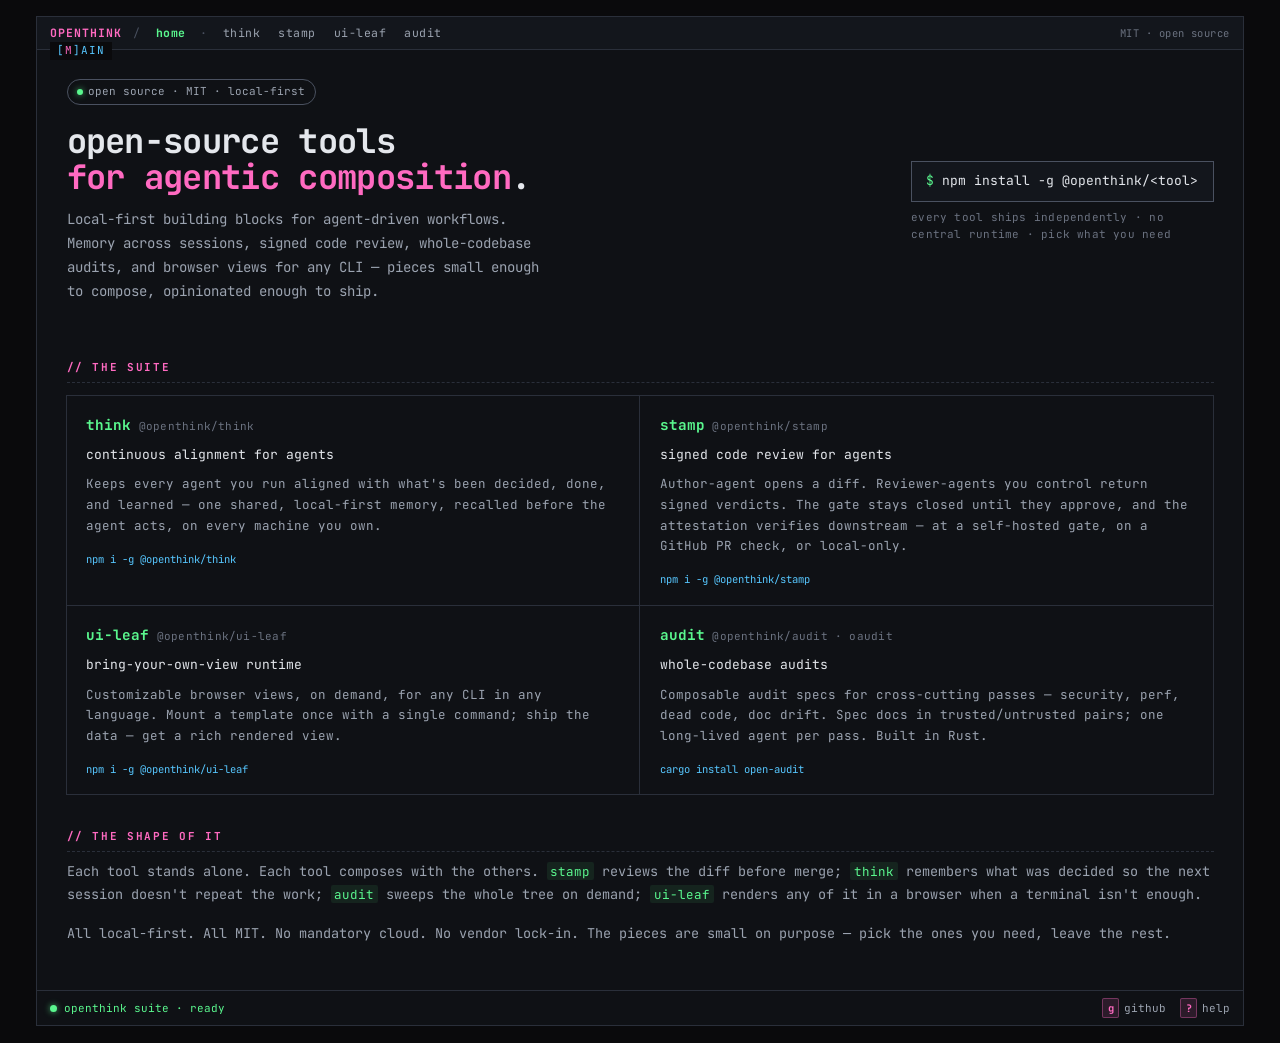
==== index.html @ 8bc97e2d "mobile layout fixes + tighter think headline/lead - Hide sidebar on mobile behind a ≡ nav toggle in " ====
<!DOCTYPE html>
<html lang="en">
<head>
<meta charset="UTF-8">
<meta name="viewport" content="width=device-width, initial-scale=1.0">
<title>openthink — open-source agentic composition</title>
<meta name="description" content="Open-source agentic composition: local-first tools that compose into agent-driven workflows — memory, code review, codebase audits, and browser views for any CLI.">
<link rel="preconnect" href="https://fonts.googleapis.com">
<link rel="preconnect" href="https://fonts.gstatic.com" crossorigin>
<link href="https://fonts.googleapis.com/css2?family=JetBrains+Mono:wght@400;500;700&display=swap" rel="stylesheet">
<link rel="stylesheet" href="style.css">
</head>
<body>
<div class="app">

  <!-- SUITE BAR -->
  <div class="suitebar">
    <span class="brand">openthink</span>
    <span class="sep">/</span>
    <a href="./" class="current">home</a>
    <span class="sep">·</span>
    <a href="think/">think</a>
    <a href="stamp/">stamp</a>
    <a href="ui-leaf/">ui-leaf</a>
    <a href="audit/">audit</a>
    <span class="grow"></span>
    <span class="meta">MIT · open source</span>
  </div>

  <!-- LAYOUT (no sidebar on home) -->
  <div class="layout full">
    <main class="pane main-pane">
      <div class="pane-title">[<span class="key">M</span>]AIN</div>

      <section class="view active" data-view="home">
        <div class="hero">
          <div class="hero-copy">
            <div class="badge"><span class="dot"></span>open source · MIT · local-first</div>
            <h1>open-source tools<br> <span class="accent">for agentic composition</span>.</h1>
            <p class="lead">Local-first building blocks for agent-driven workflows. Memory across sessions, signed code review, whole-codebase audits, and browser views for any CLI &mdash; pieces small enough to compose, opinionated enough to ship.</p>
          </div>
          <div class="hero-install">
            <div class="install-line"><span class="prompt">$</span>npm install -g @openthink/&lt;tool&gt;</div>
            <div class="install-note">every tool ships independently · no central runtime · pick what you need</div>
          </div>
        </div>

        <h2 class="section-h" id="tools">// the suite</h2>

        <div class="tool-grid">

          <a class="tool-card" href="think/">
            <div class="tool-head">
              <h3>think</h3>
              <span class="tool-pkg">@openthink/think</span>
            </div>
            <div class="tool-tag">continuous alignment for agents</div>
            <p class="tool-desc">Keeps every agent you run aligned with what's been decided, done, and learned — one shared, local-first memory, recalled before the agent acts, on every machine you own.</p>
            <div class="tool-meta">
              <span class="install">npm i -g @openthink/think</span>
            </div>
          </a>

          <a class="tool-card" href="stamp/">
            <div class="tool-head">
              <h3>stamp</h3>
              <span class="tool-pkg">@openthink/stamp</span>
            </div>
            <div class="tool-tag">signed code review for agents</div>
            <p class="tool-desc">Author-agent opens a diff. Reviewer-agents you control return signed verdicts. The gate stays closed until they approve, and the attestation verifies downstream — at a self-hosted gate, on a GitHub PR check, or local-only.</p>
            <div class="tool-meta">
              <span class="install">npm i -g @openthink/stamp</span>
            </div>
          </a>

          <a class="tool-card" href="ui-leaf/">
            <div class="tool-head">
              <h3>ui-leaf</h3>
              <span class="tool-pkg">@openthink/ui-leaf</span>
            </div>
            <div class="tool-tag">bring-your-own-view runtime</div>
            <p class="tool-desc">Customizable browser views, on demand, for any CLI in any language. Mount a template once with a single command; ship the data — get a rich rendered view.</p>
            <div class="tool-meta">
              <span class="install">npm i -g @openthink/ui-leaf</span>
            </div>
          </a>

          <a class="tool-card" href="audit/">
            <div class="tool-head">
              <h3>audit</h3>
              <span class="tool-pkg">@openthink/audit · oaudit</span>
            </div>
            <div class="tool-tag">whole-codebase audits</div>
            <p class="tool-desc">Composable audit specs for cross-cutting passes — security, perf, dead code, doc drift. Spec docs in trusted/untrusted pairs; one long-lived agent per pass. Built in Rust.</p>
            <div class="tool-meta">
              <span class="install">cargo install open-audit</span>
            </div>
          </a>

        </div>

        <h2 class="section-h" id="philosophy">// the shape of it</h2>
        <p class="wide">Each tool stands alone. Each tool composes with the others. <code>stamp</code> reviews the diff before merge; <code>think</code> remembers what was decided so the next session doesn't repeat the work; <code>audit</code> sweeps the whole tree on demand; <code>ui-leaf</code> renders any of it in a browser when a terminal isn't enough.</p>
        <p class="wide">All local-first. All MIT. No mandatory cloud. No vendor lock-in. The pieces are small on purpose — pick the ones you need, leave the rest.</p>

      </section>
    </main>
  </div>

  <!-- STATUS BAR -->
  <div class="statusbar">
    <div class="left"><span class="status-dot"></span>openthink suite · ready</div>
    <div class="spacer"></div>
    <div class="right">
      <span><span class="key-pill">g</span>github</span>
      <span><span class="key-pill">?</span>help</span>
    </div>
  </div>
</div>

<!-- HELP MODAL -->
<div class="modal" id="help-modal" hidden>
  <div class="modal-pane">
    <div class="pane-title">[<span class="key">?</span>] HELP</div>
    <button class="modal-close" aria-label="close">×</button>
    <h3>Keyboard shortcuts</h3>
    <table class="help-table">
      <tr><td><span class="key-pill">g</span></td><td>open github org</td></tr>
      <tr><td><span class="key-pill">?</span></td><td>toggle this help</td></tr>
      <tr><td><span class="key-pill">esc</span></td><td>close</td></tr>
    </table>
  </div>
</div>

<script>
  window.SITE_CONFIG = {
    tool: null,
    githubUrl: 'https://github.com/OpenThinkAi'
  };
</script>
<script src="app.js"></script>
</body>
</html>
---- style.css ----
/* ── openthink suite TUI dashboard ── */
*, *::before, *::after { box-sizing: border-box; margin: 0; padding: 0; }

:root {
  --bg: #0a0a0c;
  --pane-bg: #0f1115;
  --pane-bg-soft: #13161c;
  --border: #2a2f3a;
  --border-bright: #4a5160;
  --fg: #e4e7ec;
  --fg-dim: #9ba3b0;
  --fg-faint: #6b7280;
  --green: #5af78e;
  --cyan: #57c7ff;
  --yellow: #f3f99d;
  --magenta: #ff6ac1;
  --red: #ff5c57;
  --accent: #ff6ac1;
  --accent-soft: rgba(255, 106, 193, 0.12);
}

html, body {
  background: var(--bg);
  color: var(--fg);
  font-family: 'JetBrains Mono', ui-monospace, SFMono-Regular, Menlo, Consolas, monospace;
  font-size: 13px;
  line-height: 1.6;
  -webkit-font-smoothing: antialiased;
  text-rendering: optimizeLegibility;
}

a { color: var(--cyan); text-decoration: none; }
a:hover { color: var(--accent); text-decoration: underline; }
code { font-family: inherit; color: var(--cyan); }
button { font: inherit; background: none; border: none; color: inherit; cursor: pointer; }

.app {
  max-width: 1240px;
  min-height: 100vh;
  margin: 0 auto;
  padding: 1.25rem;
  display: flex;
  flex-direction: column;
}

/* ── Suite bar (top of every page) ── */
.suitebar {
  display: flex;
  align-items: center;
  border: 1px solid var(--border);
  border-bottom: none;
  background: var(--pane-bg-soft);
  font-size: 11.5px;
  padding: 0.45rem 1rem;
  gap: 0.9rem;
  color: var(--fg-faint);
  letter-spacing: 0.04em;
}
.suitebar .brand {
  color: var(--accent);
  font-weight: 700;
  letter-spacing: 0.08em;
  text-transform: uppercase;
}
.suitebar .sep { color: var(--border-bright); }
.suitebar a {
  color: var(--fg-dim);
  text-decoration: none;
  padding: 0.05rem 0.25rem;
}
.suitebar a:hover { color: var(--cyan); text-decoration: none; }
.suitebar a.current {
  color: var(--green);
  font-weight: 700;
}
.suitebar .grow { flex: 1; }
.suitebar .meta { color: var(--fg-faint); font-size: 10.5px; }

/* ── Tab bar ── */
.tabbar {
  display: flex;
  align-items: stretch;
  border: 1px solid var(--border);
  border-bottom: none;
  background: var(--pane-bg);
}
.tab {
  padding: 0.7rem 1.4rem;
  color: var(--fg-dim);
  border-right: 1px solid var(--border);
  font-size: 13px;
  letter-spacing: 0.01em;
  transition: color 0.12s, background 0.12s;
}
.tab:hover:not(.active) { color: var(--cyan); background: rgba(87, 199, 255, 0.04); }
.tab.active {
  color: #0a0a0c;
  background: var(--accent);
  font-weight: 700;
}
.tab.active .key { color: #0a0a0c; }
.tab .key { color: var(--accent); font-weight: 700; }
.tab-spacer { flex: 1; border-right: 1px solid var(--border); }
.nav-toggle {
  display: none;
  align-items: center;
  gap: 0.45rem;
  padding: 0.7rem 1.1rem;
  color: var(--cyan);
  font-size: 13px;
  border-right: 1px solid var(--border);
  white-space: nowrap;
}
.nav-toggle .key { color: var(--accent); font-weight: 700; }
.nav-toggle[aria-expanded="true"] { color: var(--green); }
.tab-meta {
  padding: 0.7rem 1.2rem;
  display: flex;
  align-items: center;
  gap: 0.6rem;
  font-size: 11px;
  color: var(--fg-dim);
}
.pill {
  display: inline-block;
  padding: 0.1rem 0.45rem;
  background: rgba(90, 247, 142, 0.08);
  border: 1px solid rgba(90, 247, 142, 0.35);
  color: var(--green);
  border-radius: 2px;
  font-size: 10px;
  letter-spacing: 0.05em;
}
.dim { color: var(--fg-faint); }

/* ── Layout ── */
.layout {
  display: grid;
  grid-template-columns: 240px 1fr;
  flex: 1;
}
.layout > .pane { min-width: 0; }
.layout.full { grid-template-columns: 1fr; }

/* ── Pane ── */
.pane {
  border: 1px solid var(--border);
  background: var(--pane-bg);
  position: relative;
  padding: 1.5rem 1.25rem 1.25rem;
}
.pane + .pane { border-left: none; }
.pane-title {
  position: absolute;
  top: -0.65em;
  left: 1rem;
  background: var(--bg);
  padding: 0 0.5rem;
  color: var(--cyan);
  font-size: 11px;
  letter-spacing: 0.1em;
  text-transform: uppercase;
}
.pane-title .key { color: var(--accent); }

/* ── Sidebar ── */
.sidebar { min-height: 0; }
.nav-tree { line-height: 1.95; font-size: 12.5px; }
.nav-tree .group {
  color: var(--fg-faint);
  margin-top: 1.1rem;
  font-size: 10.5px;
  text-transform: uppercase;
  letter-spacing: 0.08em;
}
.nav-tree .group:first-child { margin-top: 0.2rem; }
.nav-tree a {
  display: block;
  color: var(--fg);
  text-decoration: none;
  padding-left: 1.2rem;
  position: relative;
  transition: color 0.12s, transform 0.12s;
}
.nav-tree a::before {
  content: '├─';
  color: var(--fg-faint);
  position: absolute;
  left: 0;
}
.nav-tree a.last::before { content: '└─'; }
.nav-tree a:hover {
  color: var(--cyan);
  text-decoration: none;
  transform: translateX(2px);
}
.nav-tree a.current {
  color: var(--green);
}
.nav-tree a.current::after { content: ' ●'; color: var(--green); }
.nav-tree a:focus-visible {
  outline: none;
  background: var(--accent-soft);
  color: var(--accent);
}

/* ── Main pane ── */
.main-pane { padding: 2.25rem 2.25rem; min-height: 75vh; }
.view { display: none; animation: fadeIn 0.25s ease-out; }
.view.active { display: block; }
@keyframes fadeIn {
  from { opacity: 0; transform: translateY(4px); }
  to { opacity: 1; transform: translateY(0); }
}

.main-pane p {
  color: var(--fg-dim);
  margin: 0.5rem 0 1.25rem;
  max-width: 65ch;
  font-size: 13.5px;
  line-height: 1.7;
}
.main-pane p.wide { max-width: none; }
.main-pane p strong { color: var(--fg); font-weight: 700; }
.main-pane p code { color: var(--green); font-size: 12.5px; padding: 0.05em 0.3em; background: rgba(90,247,142,0.08); border-radius: 2px; }
.main-pane p a { color: var(--cyan); }

/* ── Hero (Home view) ── */
.hero {
  margin-bottom: 2rem;
  display: flex;
  align-items: center;
  justify-content: space-between;
  gap: 2.5rem;
}
.hero-copy { flex: 1 1 auto; min-width: 0; }
.hero-install { flex: 0 0 auto; }
.hero-install .install-line { white-space: nowrap; }
.hero-install .install-note { max-width: 38ch; }
.badge {
  display: inline-block;
  color: var(--fg-dim);
  font-size: 11px;
  padding: 0.25rem 0.7rem;
  border: 1px solid var(--border-bright);
  border-radius: 100px;
  margin-bottom: 1.5rem;
}
.badge .dot {
  display: inline-block;
  width: 6px;
  height: 6px;
  background: var(--green);
  border-radius: 50%;
  margin-right: 0.45rem;
  box-shadow: 0 0 6px rgba(90, 247, 142, 0.7);
  animation: pulse 2.4s ease-in-out infinite;
}
.hero h1 {
  font-size: 2.6rem;
  line-height: 1.05;
  margin: 0 0 1rem;
  font-weight: 700;
  letter-spacing: -0.02em;
  color: var(--fg);
}
.hero h1 .accent { color: var(--accent); }
.hero .lead {
  color: var(--fg-dim);
  font-size: 14px;
  max-width: 60ch;
  margin: 0 0 1.75rem;
  line-height: 1.7;
}
.install-line {
  display: inline-block;
  padding: 0.7rem 1.1rem;
  background: var(--pane-bg-soft);
  border: 1px solid var(--border-bright);
  color: var(--fg);
  font-size: 13px;
}
.install-line .prompt { color: var(--green); margin-right: 0.6rem; }
.install-note {
  color: var(--fg-faint);
  font-size: 11px;
  margin-top: 0.5rem;
  letter-spacing: 0.02em;
}

/* ── Demo flow (Home view) ── */
.demo-flow { margin: 1.25rem 0 0.5rem; }
.demo-step { margin-bottom: 1.5rem; }
.demo-step:last-child { margin-bottom: 0; }
.demo-label {
  color: var(--fg-dim);
  font-size: 11.5px;
  text-transform: uppercase;
  letter-spacing: 0.06em;
  margin-bottom: 0.5rem;
  padding-left: 0.2rem;
}
.demo-terminal {
  background: var(--bg);
  border: 1px solid var(--border);
  padding: 0.7rem 0.9rem;
  font-size: 12px;
  line-height: 1.7;
}
.demo-terminal .prompt { color: var(--green); }
.demo-terminal .out { color: var(--fg-dim); }
.demo-terminal .check { color: var(--green); }
.demo-terminal .dim { color: var(--fg-faint); }
.demo-terminal .cyan { color: var(--cyan); }

/* ── Section headers ── */
.view-title {
  color: var(--accent);
  font-size: 13px;
  text-transform: uppercase;
  letter-spacing: 0.15em;
  margin: 0 0 0.4rem;
  font-weight: 700;
}
.view-sub {
  color: var(--fg-dim);
  font-size: 13.5px;
  margin: 0 0 2rem !important;
  max-width: 65ch;
}
h2.section-h {
  color: var(--accent);
  font-size: 11px;
  text-transform: uppercase;
  letter-spacing: 0.15em;
  margin: 2.5rem 0 0.6rem;
  border-bottom: 1px dashed var(--border);
  padding-bottom: 0.4rem;
  font-weight: 700;
}

/* ── Concept grid ── */
.concept-list {
  display: grid;
  grid-template-columns: repeat(6, 1fr);
  gap: 0;
  margin: 0 0 1rem;
}
.concept { grid-column: span 3; }
.concept:nth-last-child(2):nth-child(3n + 1),
.concept:nth-last-child(1):nth-child(3n + 2) { grid-column: span 3; }
.concept {
  border: 1px solid var(--border);
  padding: 1.1rem 1.2rem 1.2rem;
  margin: -1px 0 0 -1px;
  position: relative;
  transition: background 0.15s, border-color 0.15s;
  display: flex;
  flex-direction: column;
}
.concept .demo {
  margin-top: auto;
}
.concept:hover {
  background: var(--pane-bg-soft);
  border-color: var(--border-bright);
  z-index: 2;
}
.concept .num {
  color: var(--accent);
  font-size: 10.5px;
  letter-spacing: 0.1em;
  font-weight: 700;
}
.concept h3 {
  margin: 0.3rem 0 0.6rem;
  color: var(--green);
  font-size: 1rem;
  font-weight: 700;
}
.concept p {
  margin: 0 0 0.85rem !important;
  color: var(--fg-dim);
  font-size: 12px !important;
  line-height: 1.6 !important;
  max-width: none !important;
}
.concept .demo {
  background: var(--bg);
  border: 1px solid var(--border);
  padding: 0.55rem 0.7rem;
  font-size: 11px;
  line-height: 1.6;
}
.demo .prompt { color: var(--green); }
.demo .out { color: var(--fg-dim); }
.demo .check { color: var(--green); }
.demo .dim { color: var(--fg-faint); }
.demo .cyan { color: var(--cyan); }

/* ── Architecture ── */
.arch-ascii {
  color: var(--fg-faint);
  font-size: 12px;
  line-height: 1.45;
  white-space: pre;
  margin: 1.25rem 0 0;
  overflow-x: auto;
  padding: 1rem 0;
}
.arch-ascii .g { color: var(--green); }
.arch-ascii .c { color: var(--cyan); }
.arch-ascii .y { color: var(--yellow); }
.arch-ascii .m { color: var(--accent); }
.arch-ascii .dim { color: var(--fg-faint); }

/* ── Install steps ── */
ol.steps {
  list-style: none;
  counter-reset: step;
  margin: 0.5rem 0 0;
}
ol.steps li {
  counter-increment: step;
  padding: 1.1rem 0 1.1rem 3.2rem;
  border-bottom: 1px dashed var(--border);
  position: relative;
}
ol.steps li:first-child { padding-top: 0; }
ol.steps li:last-child { border-bottom: none; }
ol.steps li::before {
  content: '[' counter(step, decimal-leading-zero) ']';
  color: var(--accent);
  position: absolute;
  left: 0;
  top: 1.1rem;
  font-weight: 700;
  font-size: 12px;
}
ol.steps li:first-child::before { top: 0; }
ol.steps li h3 {
  margin: 0 0 0.5rem;
  font-size: 13.5px;
  color: var(--fg);
  font-weight: 700;
}
ol.steps li .terminal {
  background: var(--pane-bg-soft);
  border: 1px solid var(--border);
  padding: 0.55rem 0.8rem;
  font-size: 12.5px;
  color: var(--fg);
}
ol.steps li .terminal + .terminal { margin-top: 0.4rem; }
ol.steps li .terminal .prompt { color: var(--green); margin-right: 0.5rem; }
ol.steps li .note {
  margin: 0.6rem 0 0 !important;
  color: var(--fg-faint) !important;
  font-size: 11.5px !important;
  font-style: italic;
}

/* ── Link list (Docs view) ── */
ul.link-list {
  list-style: none;
  margin: 1rem 0;
}
ul.link-list li {
  display: grid;
  grid-template-columns: 160px 1fr;
  padding: 0.5rem 0;
  border-bottom: 1px dashed var(--border);
  font-size: 13px;
}
ul.link-list .link-label {
  color: var(--fg-faint);
  text-transform: uppercase;
  font-size: 10.5px;
  letter-spacing: 0.08em;
  padding-top: 0.2rem;
}

/* ── Tool grid (suite homepage) ── */
.tool-grid {
  display: grid;
  grid-template-columns: repeat(2, 1fr);
  gap: 0;
  margin: 1rem 0 0;
}
.tool-card {
  border: 1px solid var(--border);
  margin: -1px 0 0 -1px;
  padding: 1.4rem 1.5rem 1.3rem;
  display: flex;
  flex-direction: column;
  gap: 0.5rem;
  text-decoration: none;
  color: inherit;
  transition: background 0.15s, border-color 0.15s, transform 0.12s;
  position: relative;
}
.tool-card:hover {
  background: var(--pane-bg-soft);
  border-color: var(--border-bright);
  text-decoration: none;
  z-index: 2;
}
.tool-card .tool-head {
  display: flex;
  align-items: baseline;
  gap: 0.6rem;
}
.tool-card h3 {
  font-size: 1.1rem;
  font-weight: 700;
  color: var(--green);
  margin: 0;
}
.tool-card .tool-pkg {
  color: var(--fg-faint);
  font-size: 11px;
  letter-spacing: 0.02em;
}
.tool-card .tool-tag {
  color: var(--fg);
  font-size: 13px;
  margin: 0.1rem 0 0.2rem;
}
.tool-card .tool-desc {
  color: var(--fg-dim);
  font-size: 12.5px;
  line-height: 1.65;
  margin: 0;
  max-width: none;
}
.tool-card .tool-meta {
  margin-top: 0.6rem;
  display: flex;
  gap: 0.7rem;
  font-size: 10.5px;
  color: var(--fg-faint);
  text-transform: uppercase;
  letter-spacing: 0.08em;
}
.tool-card .tool-meta .install {
  color: var(--cyan);
  text-transform: none;
  letter-spacing: 0;
}

/* ── Status bar ── */
.statusbar {
  display: flex;
  border: 1px solid var(--border);
  border-top: none;
  background: var(--pane-bg);
  font-size: 11px;
  align-items: center;
}
.statusbar .left, .statusbar .right { padding: 0.55rem 1rem; }
.statusbar .left { color: var(--green); display: flex; align-items: center; gap: 0.5rem; }
.statusbar .spacer { flex: 1; }
.statusbar .right { color: var(--fg-dim); display: flex; gap: 1.1rem; }
.statusbar .right span { white-space: nowrap; }
.status-dot {
  display: inline-block;
  width: 7px;
  height: 7px;
  background: var(--green);
  border-radius: 50%;
  box-shadow: 0 0 6px rgba(90, 247, 142, 0.7);
  animation: pulse 2.4s ease-in-out infinite;
}
@keyframes pulse {
  0%, 100% { opacity: 1; box-shadow: 0 0 6px rgba(90, 247, 142, 0.7); }
  50% { opacity: 0.55; box-shadow: 0 0 2px rgba(90, 247, 142, 0.3); }
}
.key-pill {
  display: inline-block;
  padding: 0.05rem 0.35rem;
  background: rgba(255, 106, 193, 0.12);
  color: var(--accent);
  border: 1px solid rgba(255, 106, 193, 0.35);
  border-radius: 2px;
  margin-right: 0.35rem;
  font-size: 10.5px;
  font-weight: 700;
}

/* ── Help modal ── */
.modal {
  position: fixed;
  inset: 0;
  background: rgba(10, 10, 12, 0.8);
  display: flex;
  align-items: center;
  justify-content: center;
  z-index: 100;
  backdrop-filter: blur(4px);
  animation: fadeIn 0.18s ease-out;
}
.modal[hidden] { display: none; }
.modal-pane {
  background: var(--pane-bg);
  border: 1px solid var(--border-bright);
  padding: 2rem 2.5rem;
  min-width: 320px;
  max-width: 90vw;
  position: relative;
}
.modal-pane h3 {
  margin: 0 0 1rem;
  color: var(--fg);
  font-size: 13px;
  font-weight: 700;
  text-transform: uppercase;
  letter-spacing: 0.08em;
}
.modal-close {
  position: absolute;
  top: 0.6rem;
  right: 0.9rem;
  color: var(--fg-faint);
  font-size: 1.4rem;
  line-height: 1;
}
.modal-close:hover { color: var(--accent); }
.help-table { border-collapse: collapse; }
.help-table td {
  padding: 0.3rem 1rem 0.3rem 0;
  font-size: 12px;
  color: var(--fg-dim);
  vertical-align: middle;
}
.help-table td:first-child { white-space: nowrap; }


/* ── Responsive ── */
@media (max-width: 820px) {
  .app { padding: 0.75rem; }
  .hero { flex-direction: column; align-items: flex-start; gap: 1rem; }
  .layout { grid-template-columns: 1fr; }
  .pane + .pane { border-left: 1px solid var(--border); border-top: none; }
  .main-pane { padding: 1.5rem 1.25rem; }
  .hero h1 { font-size: 1.9rem; }
  .hero h1 br { display: none; }
  .nav-toggle { display: flex; }
  .sidebar { display: none; }
  .layout.nav-open .sidebar { display: block; }
  .tabbar { overflow-x: auto; scrollbar-width: none; }
  .tabbar::-webkit-scrollbar { display: none; }
  .tab-meta { display: none; }
  .statusbar .right { gap: 0.6rem; font-size: 10px; }
  .sidebar { padding-top: 1.2rem; }
  .suitebar { overflow-x: auto; white-space: nowrap; padding: 0.45rem 0.7rem; gap: 0.5rem; scrollbar-width: none; }
  .suitebar::-webkit-scrollbar { display: none; }
  .tool-grid { grid-template-columns: 1fr; }
}

@media (max-width: 480px) {
  .statusbar .right span:nth-child(n+4) { display: none; }
  .concept-list { grid-template-columns: 1fr; }
  .concept, .concept:nth-last-child(2):nth-child(3n + 1),
  .concept:nth-last-child(1):nth-child(3n + 2) { grid-column: span 1; }
}
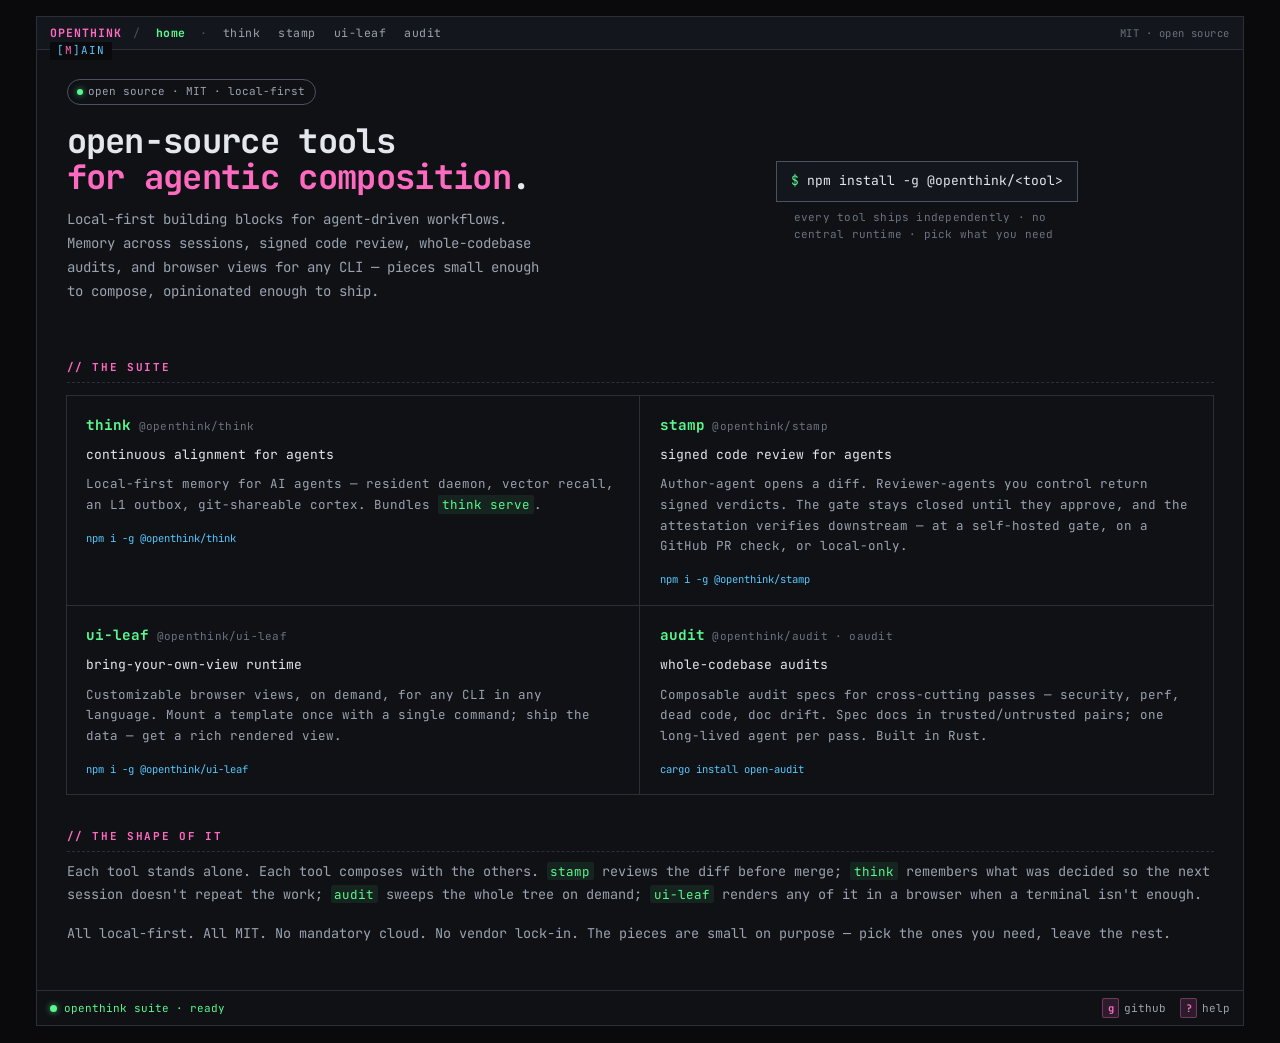
==== commit fb21f43a: "AGT-1316: align think page and suite card with the 3.0 command set - Regenerate the think/index.html" ====
--- a/index.html
+++ b/index.html
@@ -55,7 +55,7 @@
               <span class="tool-pkg">@openthink/think</span>
             </div>
             <div class="tool-tag">continuous alignment for agents</div>
-            <p class="tool-desc">Keeps every agent you run aligned with what's been decided, done, and learned — one shared, local-first memory, recalled before the agent acts, on every machine you own.</p>
+            <p class="tool-desc">Local-first memory for AI agents — resident daemon, vector recall, an L1 outbox, git-shareable cortex. Bundles <code>think serve</code>.</p>
             <div class="tool-meta">
               <span class="install">npm i -g @openthink/think</span>
             </div>
--- a/style.css
+++ b/style.css
@@ -233,10 +233,10 @@
   justify-content: space-between;
   gap: 2.5rem;
 }
-.hero-copy { flex: 1 1 auto; min-width: 0; }
-.hero-install { flex: 0 0 auto; }
-.hero-install .install-line { white-space: nowrap; }
-.hero-install .install-note { max-width: 38ch; }
+.hero-copy { flex: 1 1 0; min-width: 0; }
+.hero-install { flex: 0 1 50%; }
+.hero-install .install-line { display: block; width: fit-content; margin-inline: auto; white-space: nowrap; }
+.hero-install .install-note { width: fit-content; max-width: 38ch; margin-inline: auto; }
 .badge {
   display: inline-block;
   color: var(--fg-dim);
@@ -322,11 +322,13 @@
   margin: 0 0 0.4rem;
   font-weight: 700;
 }
-.view-sub {
+/* p.view-sub (0,1,1) ties .main-pane p and wins by source order — a bare
+   .view-sub (0,1,0) loses and its max-width would be dead */
+p.view-sub {
   color: var(--fg-dim);
   font-size: 13.5px;
   margin: 0 0 2rem !important;
-  max-width: 65ch;
+  max-width: 72ch;
 }
 h2.section-h {
   color: var(--accent);
@@ -639,6 +641,9 @@
 @media (max-width: 820px) {
   .app { padding: 0.75rem; }
   .hero { flex-direction: column; align-items: flex-start; gap: 1rem; }
+  .hero-install { flex: none; }
+  .hero-install .install-line,
+  .hero-install .install-note { margin-inline: 0; }
   .layout { grid-template-columns: 1fr; }
   .pane + .pane { border-left: 1px solid var(--border); border-top: none; }
   .main-pane { padding: 1.5rem 1.25rem; }
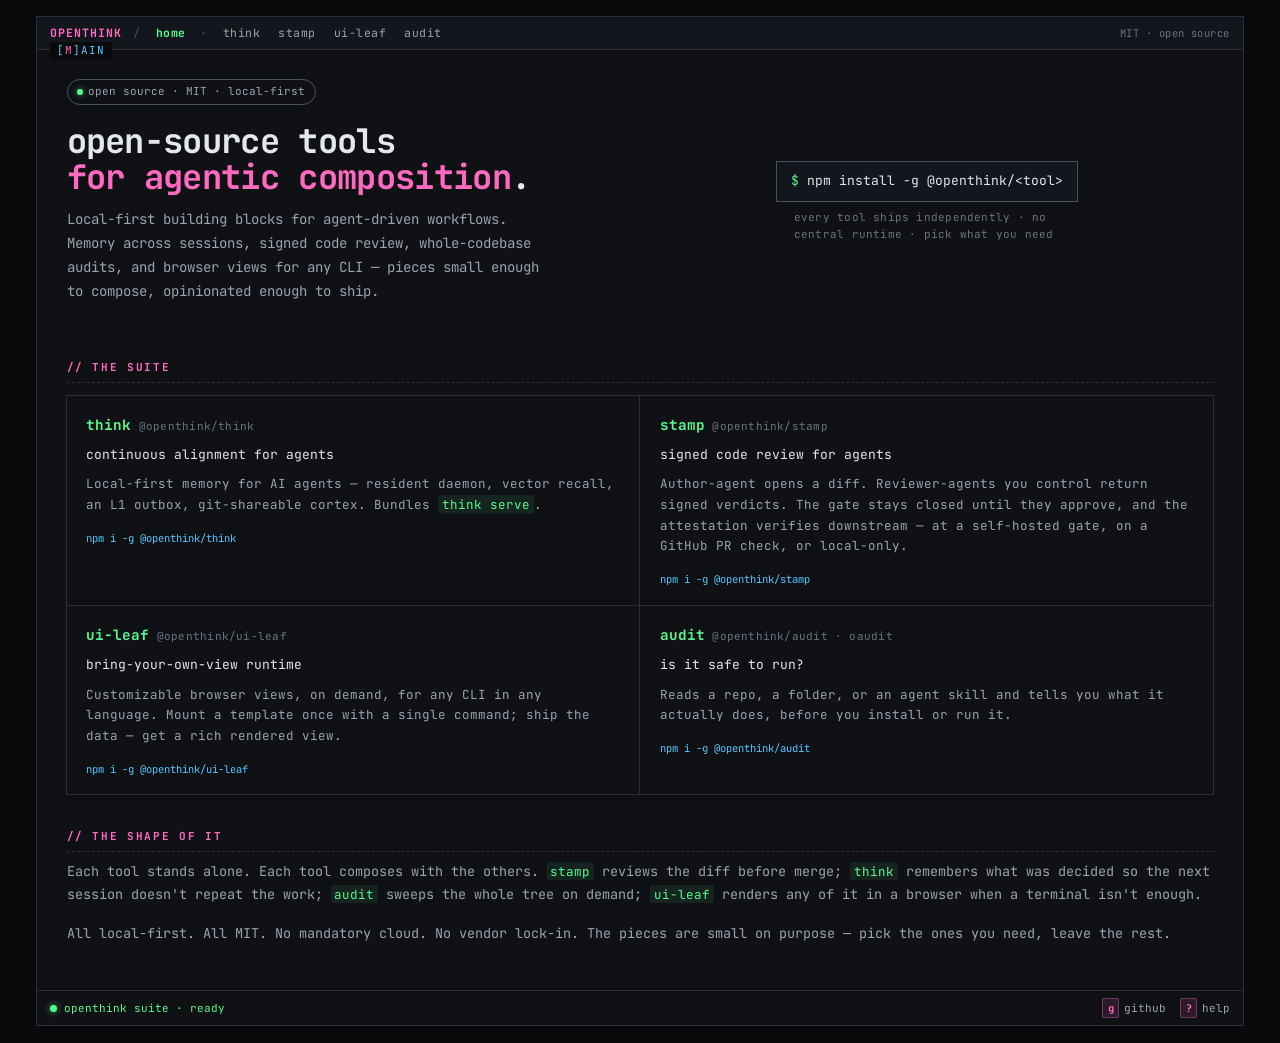
==== commit 54b58ac6: "audit: real page for oaudit, fix homepage card Replace the placeholder audit page (which advertised " ====
--- a/index.html
+++ b/index.html
@@ -90,10 +90,10 @@
               <h3>audit</h3>
               <span class="tool-pkg">@openthink/audit · oaudit</span>
             </div>
-            <div class="tool-tag">whole-codebase audits</div>
-            <p class="tool-desc">Composable audit specs for cross-cutting passes — security, perf, dead code, doc drift. Spec docs in trusted/untrusted pairs; one long-lived agent per pass. Built in Rust.</p>
+            <div class="tool-tag">is it safe to run?</div>
+            <p class="tool-desc">Reads a repo, a folder, or an agent skill and tells you what it actually does, before you install or run it.</p>
             <div class="tool-meta">
-              <span class="install">cargo install open-audit</span>
+              <span class="install">npm i -g @openthink/audit</span>
             </div>
           </a>
 
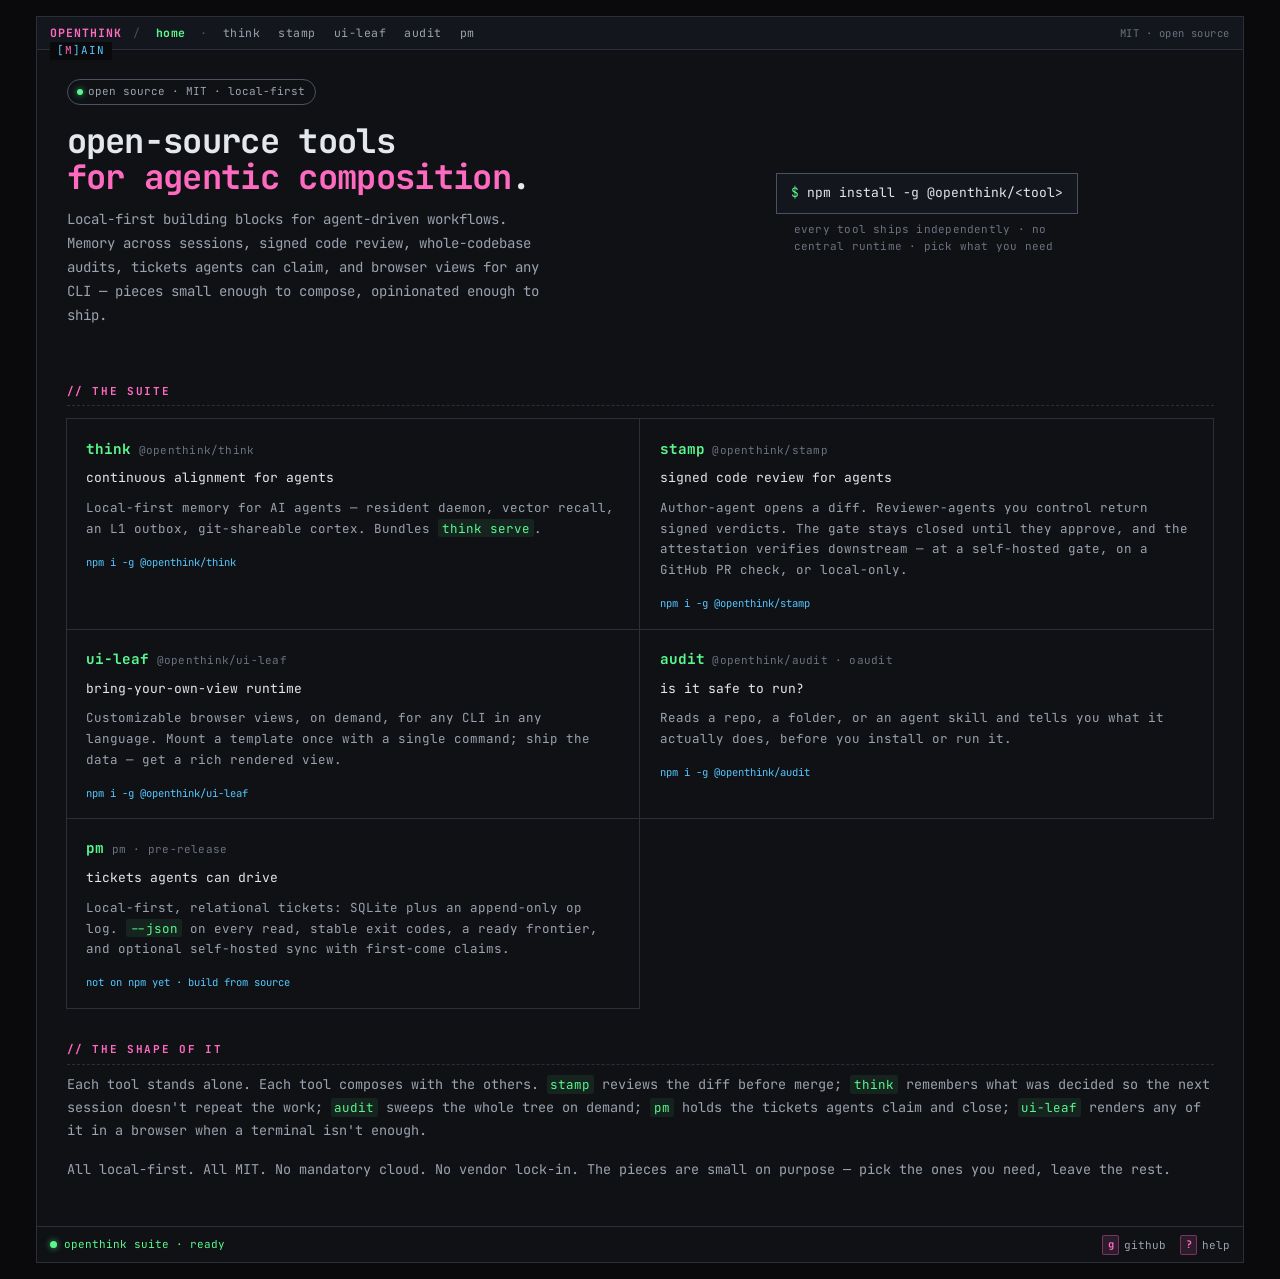
==== commit b675fad7: "pm: add tool page and homepage card New single-view pm page in the audit page's shape: what it is, t" ====
--- a/index.html
+++ b/index.html
@@ -23,6 +23,7 @@
     <a href="stamp/">stamp</a>
     <a href="ui-leaf/">ui-leaf</a>
     <a href="audit/">audit</a>
+    <a href="pm/">pm</a>
     <span class="grow"></span>
     <span class="meta">MIT · open source</span>
   </div>
@@ -37,7 +38,7 @@
           <div class="hero-copy">
             <div class="badge"><span class="dot"></span>open source · MIT · local-first</div>
             <h1>open-source tools<br> <span class="accent">for agentic composition</span>.</h1>
-            <p class="lead">Local-first building blocks for agent-driven workflows. Memory across sessions, signed code review, whole-codebase audits, and browser views for any CLI &mdash; pieces small enough to compose, opinionated enough to ship.</p>
+            <p class="lead">Local-first building blocks for agent-driven workflows. Memory across sessions, signed code review, whole-codebase audits, tickets agents can claim, and browser views for any CLI &mdash; pieces small enough to compose, opinionated enough to ship.</p>
           </div>
           <div class="hero-install">
             <div class="install-line"><span class="prompt">$</span>npm install -g @openthink/&lt;tool&gt;</div>
@@ -97,10 +98,22 @@
             </div>
           </a>
 
+          <a class="tool-card" href="pm/">
+            <div class="tool-head">
+              <h3>pm</h3>
+              <span class="tool-pkg">pm · pre-release</span>
+            </div>
+            <div class="tool-tag">tickets agents can drive</div>
+            <p class="tool-desc">Local-first, relational tickets: SQLite plus an append-only op log. <code>--json</code> on every read, stable exit codes, a ready frontier, and optional self-hosted sync with first-come claims.</p>
+            <div class="tool-meta">
+              <span class="install">not on npm yet · build from source</span>
+            </div>
+          </a>
+
         </div>
 
         <h2 class="section-h" id="philosophy">// the shape of it</h2>
-        <p class="wide">Each tool stands alone. Each tool composes with the others. <code>stamp</code> reviews the diff before merge; <code>think</code> remembers what was decided so the next session doesn't repeat the work; <code>audit</code> sweeps the whole tree on demand; <code>ui-leaf</code> renders any of it in a browser when a terminal isn't enough.</p>
+        <p class="wide">Each tool stands alone. Each tool composes with the others. <code>stamp</code> reviews the diff before merge; <code>think</code> remembers what was decided so the next session doesn't repeat the work; <code>audit</code> sweeps the whole tree on demand; <code>pm</code> holds the tickets agents claim and close; <code>ui-leaf</code> renders any of it in a browser when a terminal isn't enough.</p>
         <p class="wide">All local-first. All MIT. No mandatory cloud. No vendor lock-in. The pieces are small on purpose — pick the ones you need, leave the rest.</p>
 
       </section>
--- a/style.css
+++ b/style.css
@@ -644,6 +644,7 @@
   .hero-install { flex: none; }
   .hero-install .install-line,
   .hero-install .install-note { margin-inline: 0; }
+  .hero-install .install-line.wrap { white-space: normal; overflow-wrap: anywhere; }
   .layout { grid-template-columns: 1fr; }
   .pane + .pane { border-left: 1px solid var(--border); border-top: none; }
   .main-pane { padding: 1.5rem 1.25rem; }
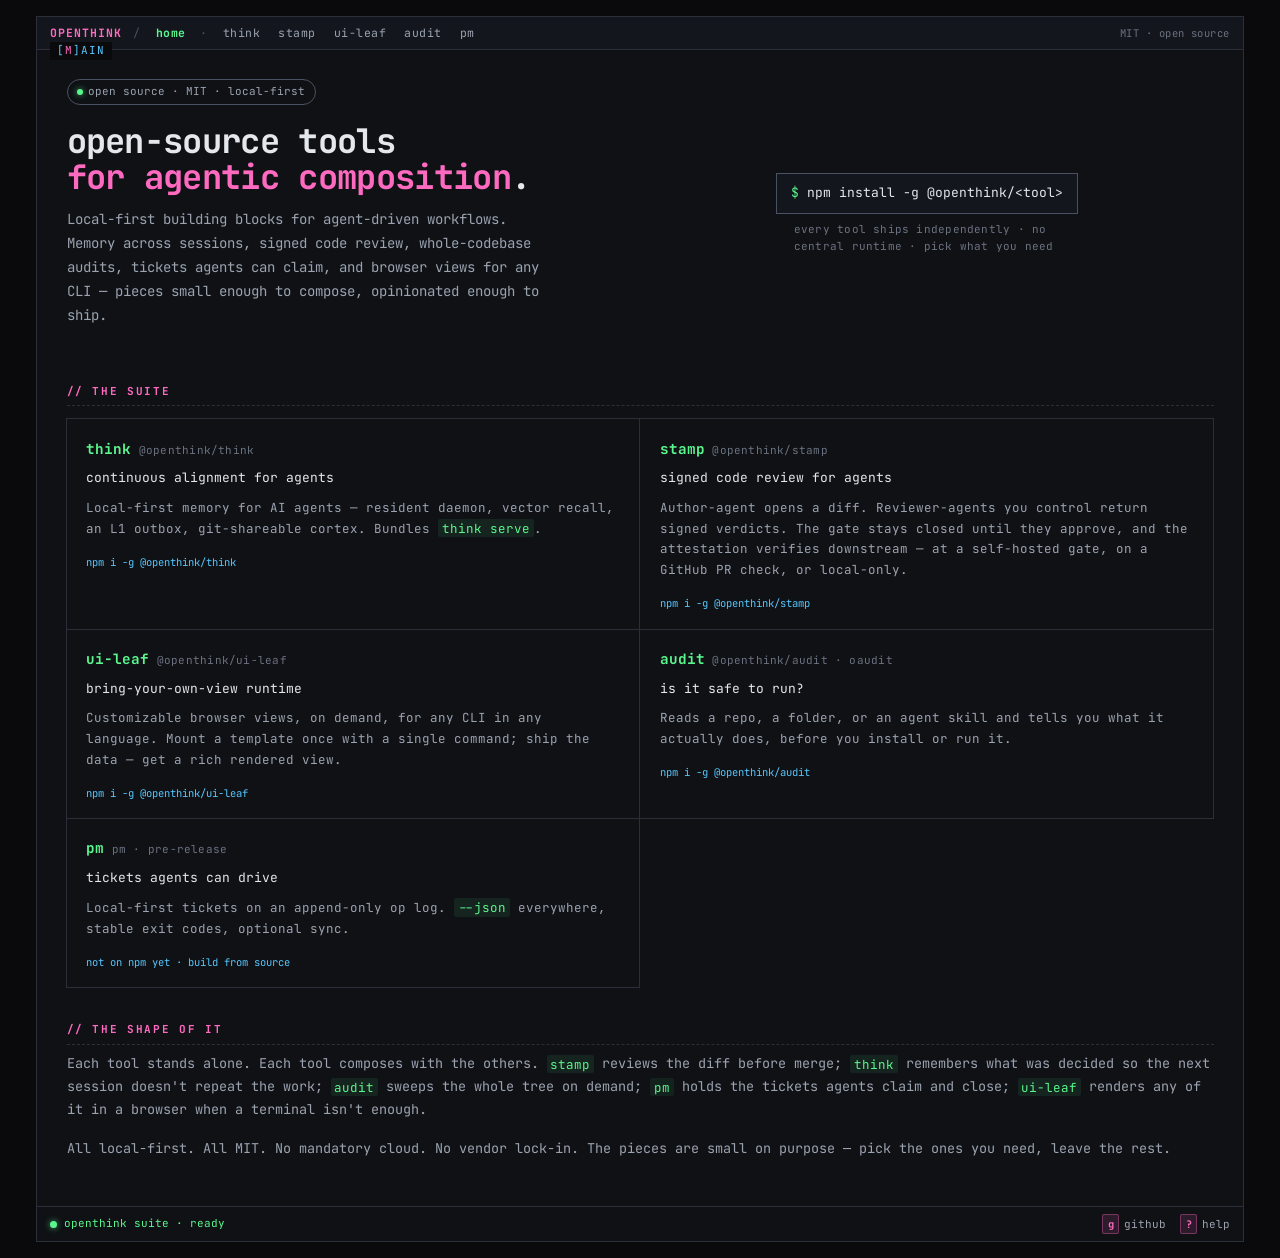
==== commit ff2edd7e: "pm page: tighten copy; claim demo shows readable time Claude-Session: https://claude.ai/code/session" ====
--- a/index.html
+++ b/index.html
@@ -104,7 +104,7 @@
               <span class="tool-pkg">pm · pre-release</span>
             </div>
             <div class="tool-tag">tickets agents can drive</div>
-            <p class="tool-desc">Local-first, relational tickets: SQLite plus an append-only op log. <code>--json</code> on every read, stable exit codes, a ready frontier, and optional self-hosted sync with first-come claims.</p>
+            <p class="tool-desc">Local-first tickets on an append-only op log. <code>--json</code> everywhere, stable exit codes, optional sync.</p>
             <div class="tool-meta">
               <span class="install">not on npm yet · build from source</span>
             </div>
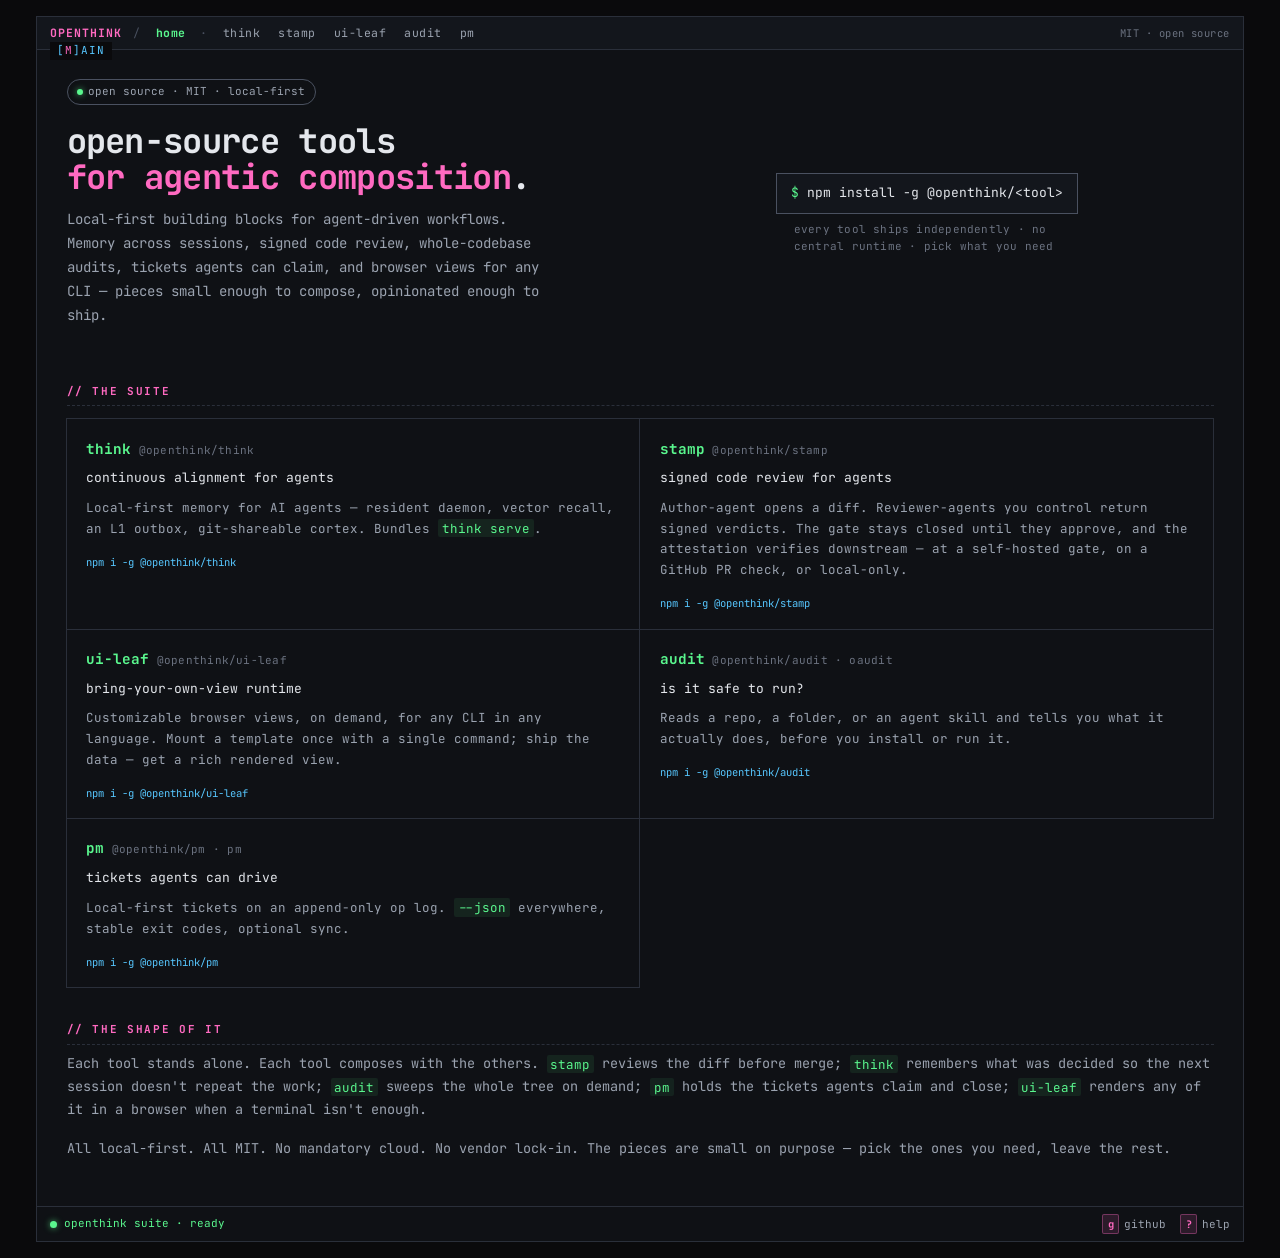
==== commit efb01a6d: "pm: npm install, version badge, homepage card now @openthink/pm Claude-Session: https://claude.ai/co" ====
--- a/index.html
+++ b/index.html
@@ -101,12 +101,12 @@
           <a class="tool-card" href="pm/">
             <div class="tool-head">
               <h3>pm</h3>
-              <span class="tool-pkg">pm · pre-release</span>
+              <span class="tool-pkg">@openthink/pm · pm</span>
             </div>
             <div class="tool-tag">tickets agents can drive</div>
             <p class="tool-desc">Local-first tickets on an append-only op log. <code>--json</code> everywhere, stable exit codes, optional sync.</p>
             <div class="tool-meta">
-              <span class="install">not on npm yet · build from source</span>
+              <span class="install">npm i -g @openthink/pm</span>
             </div>
           </a>
 
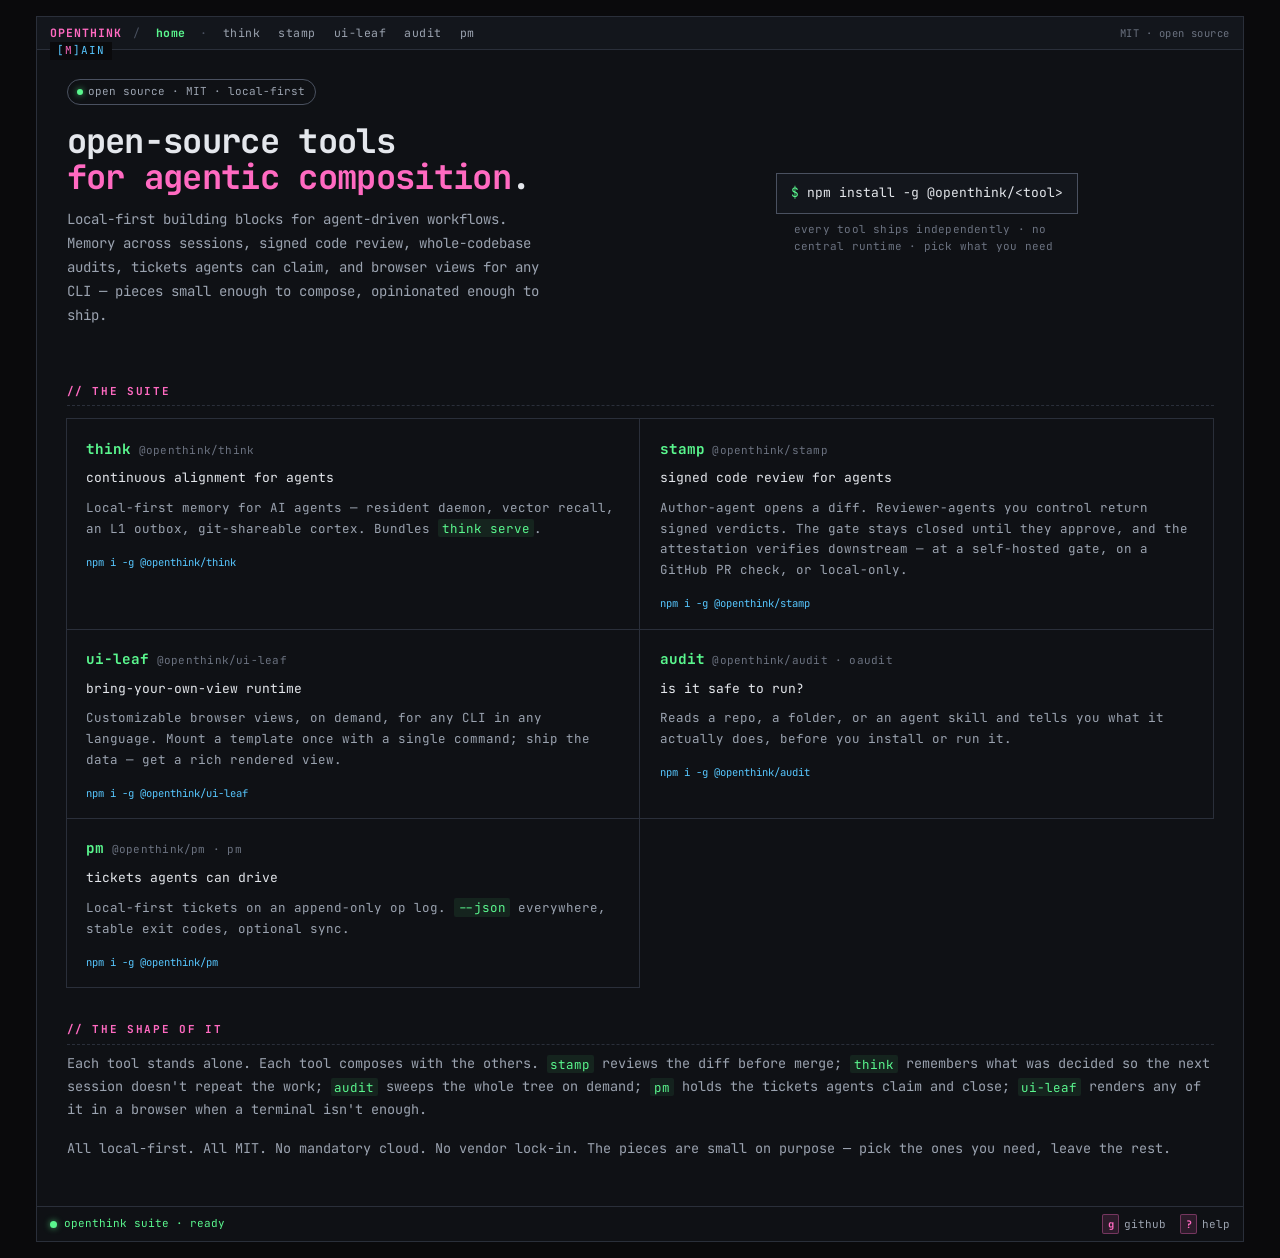
==== commit 9fcb81e1: "Self-host JetBrains Mono, drop Google Fonts (AGT-2003) Every page loaded JetBrains Mono from fonts.g" ====
--- a/index.html
+++ b/index.html
@@ -5,9 +5,6 @@
 <meta name="viewport" content="width=device-width, initial-scale=1.0">
 <title>openthink — open-source agentic composition</title>
 <meta name="description" content="Open-source agentic composition: local-first tools that compose into agent-driven workflows — memory, code review, codebase audits, and browser views for any CLI.">
-<link rel="preconnect" href="https://fonts.googleapis.com">
-<link rel="preconnect" href="https://fonts.gstatic.com" crossorigin>
-<link href="https://fonts.googleapis.com/css2?family=JetBrains+Mono:wght@400;500;700&display=swap" rel="stylesheet">
 <link rel="stylesheet" href="style.css">
 </head>
 <body>
--- a/style.css
+++ b/style.css
@@ -1,4 +1,28 @@
 /* ── openthink suite TUI dashboard ── */
+
+/* JetBrains Mono, self-hosted (SIL OFL 1.1, see fonts/OFL.txt) */
+@font-face {
+  font-family: 'JetBrains Mono';
+  font-style: normal;
+  font-weight: 400;
+  font-display: swap;
+  src: url('fonts/jetbrains-mono-latin-400-normal.woff2') format('woff2');
+}
+@font-face {
+  font-family: 'JetBrains Mono';
+  font-style: normal;
+  font-weight: 500;
+  font-display: swap;
+  src: url('fonts/jetbrains-mono-latin-500-normal.woff2') format('woff2');
+}
+@font-face {
+  font-family: 'JetBrains Mono';
+  font-style: normal;
+  font-weight: 700;
+  font-display: swap;
+  src: url('fonts/jetbrains-mono-latin-700-normal.woff2') format('woff2');
+}
+
 *, *::before, *::after { box-sizing: border-box; margin: 0; padding: 0; }
 
 :root {
